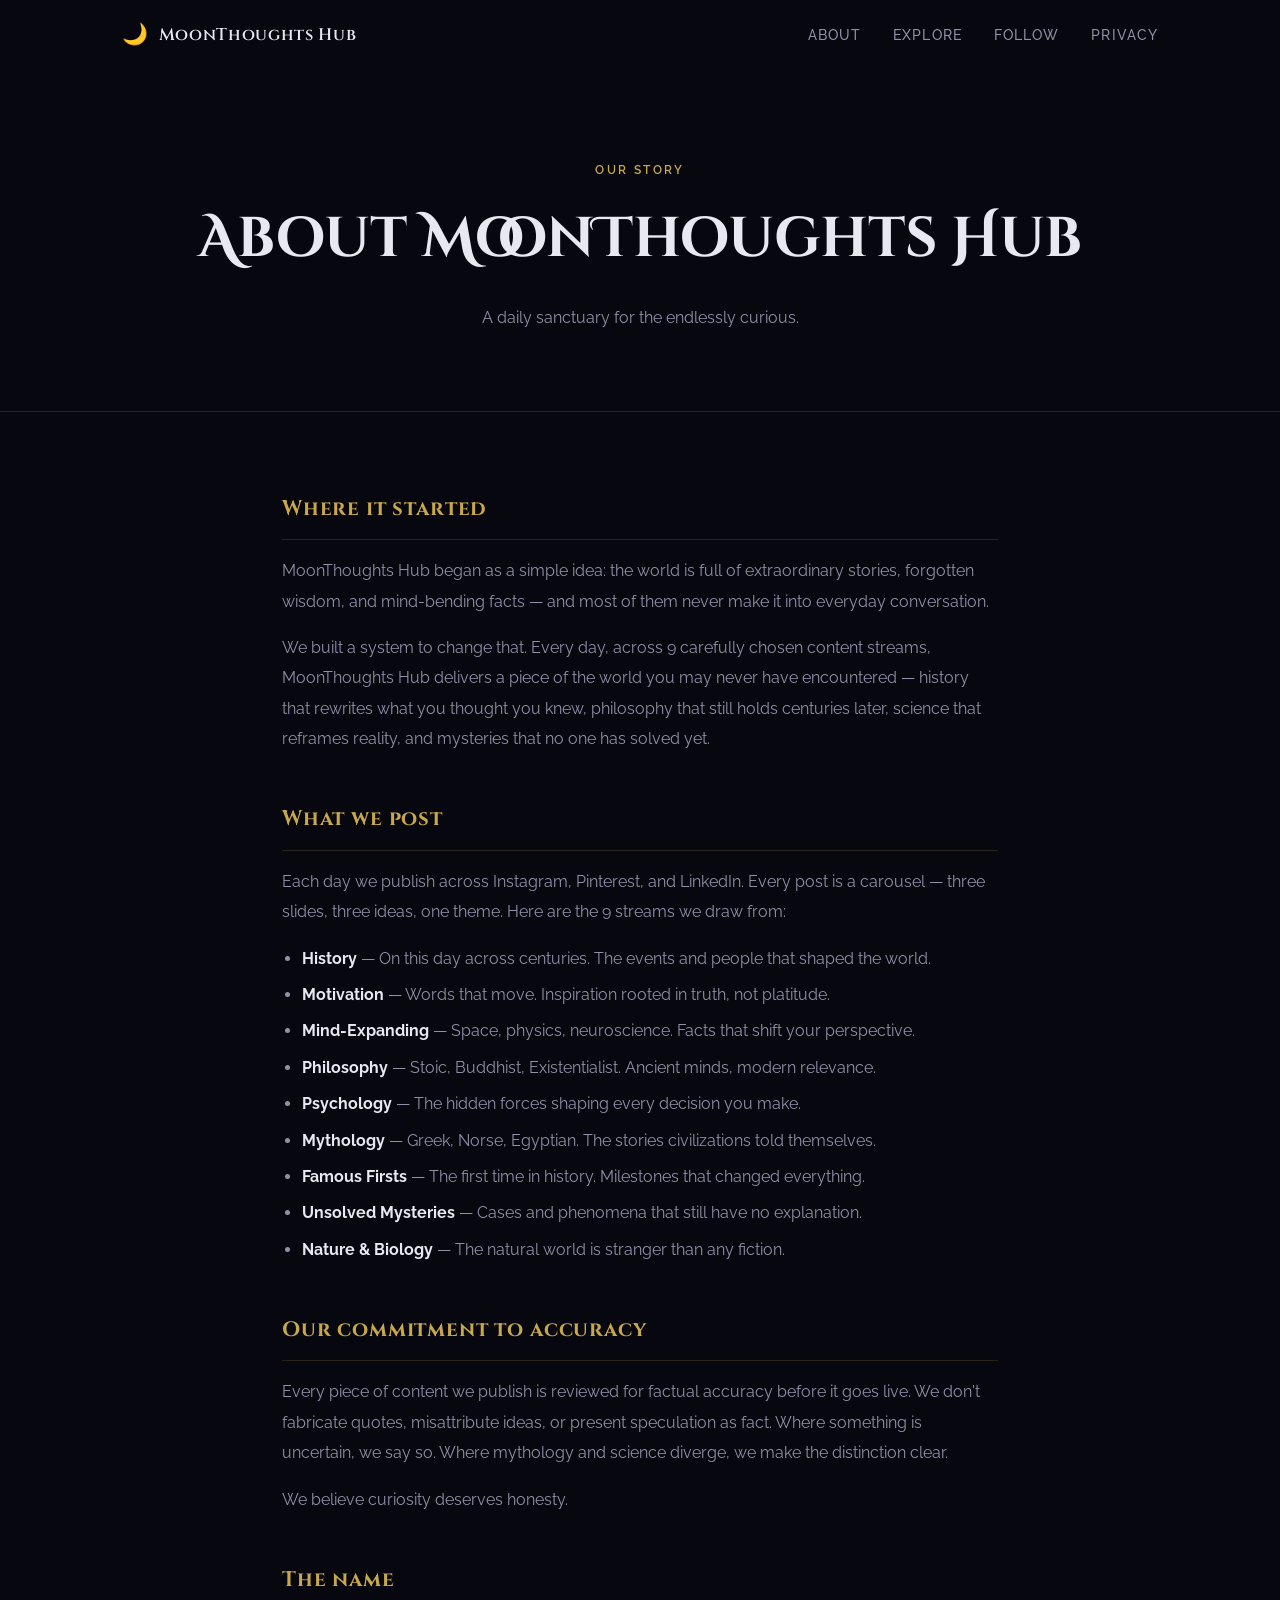
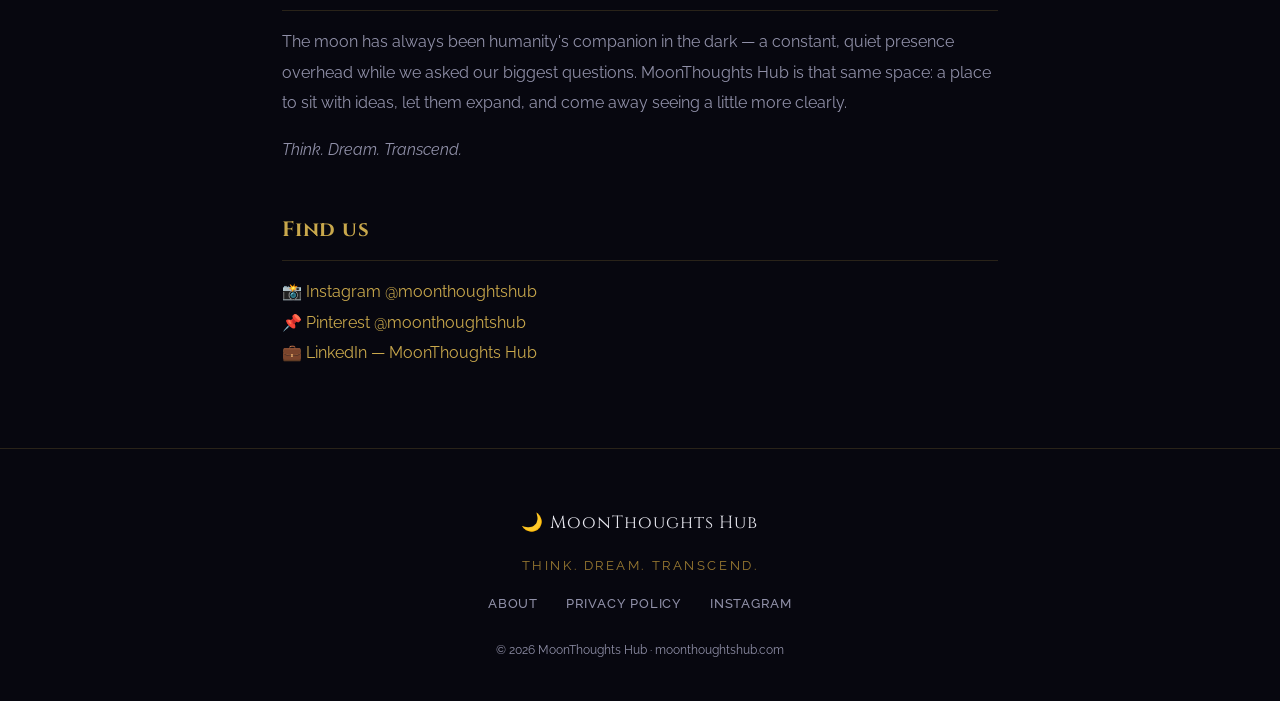
==== about.html @ aedb1404 "Add files via upload" ====
<!DOCTYPE html>
<html lang="en">
<head>
  <meta charset="UTF-8">
  <meta name="viewport" content="width=device-width, initial-scale=1.0">
  <title>About — MoonThoughts Hub</title>
  <meta name="description" content="MoonThoughts Hub is a daily sanctuary for curious minds — 9 content streams covering history, philosophy, mythology, psychology, science, and more.">
  <link rel="preconnect" href="https://fonts.googleapis.com">
  <link rel="preconnect" href="https://fonts.gstatic.com" crossorigin>
  <link href="https://fonts.googleapis.com/css2?family=Cinzel+Decorative:wght@400;700&family=Cinzel:wght@400;600&family=Raleway:wght@300;400;500;600&display=swap" rel="stylesheet">
  <link rel="stylesheet" href="styles.css">
</head>
<body>

  <div class="stars" id="stars"></div>

  <nav class="nav" id="nav">
    <div class="nav-inner">
      <a href="index.html" class="nav-logo">
        <span class="moon-icon">🌙</span>
        <span class="nav-brand">MoonThoughts Hub</span>
      </a>
      <div class="nav-links">
        <a href="about.html">About</a>
        <a href="index.html#categories">Explore</a>
        <a href="index.html#follow">Follow</a>
        <a href="privacy.html">Privacy</a>
      </div>
      <button class="nav-toggle" id="navToggle" aria-label="Toggle menu">☰</button>
    </div>
    <div class="nav-mobile" id="navMobile">
      <a href="about.html">About</a>
      <a href="index.html#categories">Explore</a>
      <a href="index.html#follow">Follow</a>
      <a href="privacy.html">Privacy</a>
    </div>
  </nav>

  <div class="page-hero">
    <p class="section-label">Our Story</p>
    <h1 class="page-hero-title">About MoonThoughts Hub</h1>
    <p class="page-hero-sub">A daily sanctuary for the endlessly curious.</p>
  </div>

  <div class="page-content">

    <h2>Where it started</h2>
    <p>MoonThoughts Hub began as a simple idea: the world is full of extraordinary stories, forgotten wisdom, and mind-bending facts — and most of them never make it into everyday conversation.</p>
    <p>We built a system to change that. Every day, across 9 carefully chosen content streams, MoonThoughts Hub delivers a piece of the world you may never have encountered — history that rewrites what you thought you knew, philosophy that still holds centuries later, science that reframes reality, and mysteries that no one has solved yet.</p>

    <h2>What we post</h2>
    <p>Each day we publish across Instagram, Pinterest, and LinkedIn. Every post is a carousel — three slides, three ideas, one theme. Here are the 9 streams we draw from:</p>
    <ul>
      <li><strong>History</strong> — On this day across centuries. The events and people that shaped the world.</li>
      <li><strong>Motivation</strong> — Words that move. Inspiration rooted in truth, not platitude.</li>
      <li><strong>Mind-Expanding</strong> — Space, physics, neuroscience. Facts that shift your perspective.</li>
      <li><strong>Philosophy</strong> — Stoic, Buddhist, Existentialist. Ancient minds, modern relevance.</li>
      <li><strong>Psychology</strong> — The hidden forces shaping every decision you make.</li>
      <li><strong>Mythology</strong> — Greek, Norse, Egyptian. The stories civilizations told themselves.</li>
      <li><strong>Famous Firsts</strong> — The first time in history. Milestones that changed everything.</li>
      <li><strong>Unsolved Mysteries</strong> — Cases and phenomena that still have no explanation.</li>
      <li><strong>Nature & Biology</strong> — The natural world is stranger than any fiction.</li>
    </ul>

    <h2>Our commitment to accuracy</h2>
    <p>Every piece of content we publish is reviewed for factual accuracy before it goes live. We don't fabricate quotes, misattribute ideas, or present speculation as fact. Where something is uncertain, we say so. Where mythology and science diverge, we make the distinction clear.</p>
    <p>We believe curiosity deserves honesty.</p>

    <h2>The name</h2>
    <p>The moon has always been humanity's companion in the dark — a constant, quiet presence overhead while we asked our biggest questions. MoonThoughts Hub is that same space: a place to sit with ideas, let them expand, and come away seeing a little more clearly.</p>
    <p><em>Think. Dream. Transcend.</em></p>

    <h2>Find us</h2>
    <p>
      <a href="https://www.instagram.com/moonthoughtshub/" target="_blank" rel="noopener">📸 Instagram @moonthoughtshub</a><br>
      <a href="https://www.pinterest.com/moonthoughtshub/" target="_blank" rel="noopener">📌 Pinterest @moonthoughtshub</a><br>
      <a href="https://www.linkedin.com/company/moonthoughtshub/" target="_blank" rel="noopener">💼 LinkedIn — MoonThoughts Hub</a>
    </p>

  </div>

  <footer class="footer">
    <div class="container footer-inner">
      <a href="index.html" class="footer-logo">🌙 MoonThoughts Hub</a>
      <p class="footer-tagline">Think. Dream. Transcend.</p>
      <div class="footer-links">
        <a href="about.html">About</a>
        <a href="privacy.html">Privacy Policy</a>
        <a href="https://www.instagram.com/moonthoughtshub/" target="_blank" rel="noopener">Instagram</a>
      </div>
      <p class="footer-copy">© 2026 MoonThoughts Hub · <a href="https://www.moonthoughtshub.com">moonthoughtshub.com</a></p>
    </div>
  </footer>

  <script src="main.js"></script>
</body>
</html>
---- styles.css ----
/* ============================================================
   MoonThoughts Hub — styles.css
   Dark cosmic theme. Fonts: Cinzel Decorative + Raleway.
   ============================================================ */

/* ── TOKENS ──────────────────────────────────────────────── */
:root {
  --bg:        #07070f;
  --bg-card:   #0e0e24;
  --bg-card2:  #12122e;
  --gold:      #c9a84c;
  --gold-dim:  #9a7a32;
  --text:      #e8e8f0;
  --text-dim:  #9090a8;
  --border:    rgba(201,168,76,0.18);
  --glow:      rgba(201,168,76,0.08);

  --font-title: 'Cinzel Decorative', serif;
  --font-head:  'Cinzel', serif;
  --font-body:  'Raleway', sans-serif;

  --radius: 12px;
  --transition: 0.25s ease;
  --max-w: 1100px;
}

/* ── RESET ───────────────────────────────────────────────── */
*, *::before, *::after { box-sizing: border-box; margin: 0; padding: 0; }
html { scroll-behavior: smooth; }
body {
  background: var(--bg);
  color: var(--text);
  font-family: var(--font-body);
  font-size: 16px;
  line-height: 1.7;
  overflow-x: hidden;
}
a { color: var(--gold); text-decoration: none; transition: color var(--transition); }
a:hover { color: #e8c96a; }
img { display: block; max-width: 100%; }

/* ── STARS ───────────────────────────────────────────────── */
.stars {
  position: fixed;
  inset: 0;
  pointer-events: none;
  z-index: 0;
  overflow: hidden;
}
.star {
  position: absolute;
  border-radius: 50%;
  background: #fff;
  animation: twinkle var(--dur, 3s) ease-in-out infinite var(--delay, 0s);
  opacity: 0;
}
@keyframes twinkle {
  0%, 100% { opacity: 0; transform: scale(0.8); }
  50%       { opacity: var(--bright, 0.7); transform: scale(1); }
}

/* ── NAV ─────────────────────────────────────────────────── */
.nav {
  position: fixed;
  top: 0; left: 0; right: 0;
  z-index: 100;
  transition: background var(--transition), box-shadow var(--transition);
}
.nav.scrolled {
  background: rgba(7,7,15,0.92);
  backdrop-filter: blur(12px);
  box-shadow: 0 1px 0 var(--border);
}
.nav-inner {
  max-width: var(--max-w);
  margin: 0 auto;
  padding: 18px 32px;
  display: flex;
  align-items: center;
  gap: 40px;
}
.nav-logo {
  display: flex;
  align-items: center;
  gap: 10px;
  color: var(--text);
  font-family: var(--font-head);
  font-size: 1.05rem;
  font-weight: 600;
  letter-spacing: 0.04em;
}
.nav-logo:hover { color: var(--gold); }
.moon-icon { font-size: 1.3rem; }
.nav-links {
  display: flex;
  gap: 32px;
  margin-left: auto;
  font-size: 0.85rem;
  font-weight: 500;
  letter-spacing: 0.08em;
  text-transform: uppercase;
}
.nav-links a { color: var(--text-dim); }
.nav-links a:hover { color: var(--gold); }
.nav-toggle {
  display: none;
  background: none;
  border: none;
  color: var(--text);
  font-size: 1.4rem;
  cursor: pointer;
  margin-left: auto;
}
.nav-mobile {
  display: none;
  flex-direction: column;
  padding: 12px 32px 20px;
  gap: 16px;
  background: rgba(7,7,15,0.96);
  border-top: 1px solid var(--border);
}
.nav-mobile a {
  color: var(--text-dim);
  font-size: 0.9rem;
  letter-spacing: 0.06em;
  text-transform: uppercase;
  font-weight: 500;
}
.nav-mobile a:hover { color: var(--gold); }
.nav-mobile.open { display: flex; }

/* ── CONTAINER ───────────────────────────────────────────── */
.container {
  max-width: var(--max-w);
  margin: 0 auto;
  padding: 0 32px;
  position: relative;
  z-index: 1;
}

/* ── BUTTONS ─────────────────────────────────────────────── */
.btn {
  display: inline-flex;
  align-items: center;
  gap: 8px;
  padding: 14px 32px;
  border-radius: 6px;
  font-family: var(--font-body);
  font-size: 0.9rem;
  font-weight: 600;
  letter-spacing: 0.06em;
  text-transform: uppercase;
  cursor: pointer;
  transition: all var(--transition);
  border: 2px solid transparent;
}
.btn-primary {
  background: var(--gold);
  color: #07070f;
  border-color: var(--gold);
}
.btn-primary:hover {
  background: #e8c96a;
  border-color: #e8c96a;
  color: #07070f;
  transform: translateY(-2px);
  box-shadow: 0 8px 32px rgba(201,168,76,0.3);
}
.btn-ghost {
  background: transparent;
  color: var(--text);
  border-color: var(--border);
}
.btn-ghost:hover {
  border-color: var(--gold);
  color: var(--gold);
  transform: translateY(-2px);
}

/* ── SECTION LABELS ──────────────────────────────────────── */
.section-label {
  font-family: var(--font-body);
  font-size: 0.75rem;
  font-weight: 600;
  letter-spacing: 0.2em;
  text-transform: uppercase;
  color: var(--gold);
  margin-bottom: 12px;
}
.section-title {
  font-family: var(--font-head);
  font-size: clamp(1.6rem, 3vw, 2.4rem);
  font-weight: 600;
  color: var(--text);
  margin-bottom: 24px;
  letter-spacing: 0.02em;
}

/* ── HERO ────────────────────────────────────────────────── */
.hero {
  min-height: 100vh;
  display: flex;
  flex-direction: column;
  align-items: center;
  justify-content: center;
  text-align: center;
  padding: 120px 32px 80px;
  position: relative;
  z-index: 1;
}
.hero::before {
  content: '';
  position: absolute;
  inset: 0;
  background: radial-gradient(ellipse 80% 60% at 50% 40%,
    rgba(14,14,50,0.6) 0%, transparent 70%);
  pointer-events: none;
}
.hero-content { position: relative; z-index: 1; max-width: 780px; }
.hero-eyebrow {
  font-size: 0.8rem;
  font-weight: 600;
  letter-spacing: 0.25em;
  text-transform: uppercase;
  color: var(--gold-dim);
  margin-bottom: 20px;
}
.hero-title {
  font-family: var(--font-title);
  font-size: clamp(2.8rem, 8vw, 6rem);
  line-height: 1.1;
  color: var(--text);
  margin-bottom: 4px;
  text-shadow: 0 0 60px rgba(201,168,76,0.2);
}
.hero-hub {
  color: var(--gold);
  display: block;
  font-size: clamp(1.4rem, 4vw, 2.8rem);
  letter-spacing: 0.35em;
  text-transform: uppercase;
  margin-top: -8px;
}
.hero-tagline {
  font-family: var(--font-head);
  font-size: clamp(1rem, 2.5vw, 1.5rem);
  letter-spacing: 0.2em;
  color: var(--gold);
  margin: 28px 0 20px;
  text-transform: uppercase;
}
.hero-sub {
  font-size: 1rem;
  color: var(--text-dim);
  line-height: 1.8;
  margin-bottom: 44px;
  max-width: 580px;
  margin-left: auto;
  margin-right: auto;
}
.br-desktop { display: none; }
@media (min-width: 640px) { .br-desktop { display: block; } }
.hero-cta {
  display: flex;
  gap: 16px;
  justify-content: center;
  flex-wrap: wrap;
}
.hero-scroll-hint {
  position: absolute;
  bottom: 32px;
  left: 50%;
  transform: translateX(-50%);
  color: var(--text-dim);
  font-size: 1.4rem;
  animation: float 2s ease-in-out infinite;
  z-index: 1;
}
@keyframes float {
  0%, 100% { transform: translateX(-50%) translateY(0); }
  50%       { transform: translateX(-50%) translateY(8px); }
}

/* ── DIVIDER ─────────────────────────────────────────────── */
.divider {
  width: 60px;
  height: 2px;
  background: linear-gradient(90deg, transparent, var(--gold), transparent);
  margin: 0 auto 40px;
}

/* ── MISSION ─────────────────────────────────────────────── */
.mission {
  padding: 100px 0;
  text-align: center;
  position: relative;
  z-index: 1;
  border-top: 1px solid var(--border);
}
.mission::before {
  content: '';
  position: absolute;
  inset: 0;
  background: radial-gradient(ellipse 50% 80% at 50% 50%, var(--glow), transparent);
  pointer-events: none;
}
.mission-headline {
  font-family: var(--font-head);
  font-size: clamp(1.5rem, 3.5vw, 2.2rem);
  color: var(--gold);
  margin-bottom: 32px;
  letter-spacing: 0.04em;
}
.mission-body {
  font-size: 1.05rem;
  color: var(--text-dim);
  max-width: 680px;
  margin: 0 auto 16px;
  line-height: 1.9;
}

/* ── CATEGORIES ──────────────────────────────────────────── */
.categories {
  padding: 100px 0;
  position: relative;
  z-index: 1;
  border-top: 1px solid var(--border);
}
.categories .section-title { text-align: center; }
.categories .section-label { text-align: center; }
.grid {
  display: grid;
  grid-template-columns: repeat(auto-fill, minmax(300px, 1fr));
  gap: 20px;
  margin-top: 16px;
}
.card {
  background: var(--bg-card);
  border: 1px solid var(--border);
  border-radius: var(--radius);
  padding: 32px 28px;
  transition: all var(--transition);
  position: relative;
  overflow: hidden;
}
.card::before {
  content: '';
  position: absolute;
  top: 0; left: 0; right: 0;
  height: 2px;
  background: linear-gradient(90deg, transparent, var(--gold), transparent);
  opacity: 0;
  transition: opacity var(--transition);
}
.card:hover {
  background: var(--bg-card2);
  border-color: var(--gold-dim);
  transform: translateY(-4px);
  box-shadow: 0 16px 48px rgba(0,0,0,0.4), 0 0 40px var(--glow);
}
.card:hover::before { opacity: 1; }
.card-icon {
  font-size: 2rem;
  margin-bottom: 16px;
  display: block;
}
.card-title {
  font-family: var(--font-head);
  font-size: 1rem;
  font-weight: 600;
  letter-spacing: 0.06em;
  color: var(--gold);
  margin-bottom: 10px;
  text-transform: uppercase;
}
.card-desc {
  font-size: 0.9rem;
  color: var(--text-dim);
  line-height: 1.7;
}

/* ── FOLLOW ──────────────────────────────────────────────── */
.follow {
  padding: 100px 0;
  text-align: center;
  position: relative;
  z-index: 1;
  border-top: 1px solid var(--border);
}
.follow::before {
  content: '';
  position: absolute;
  inset: 0;
  background: radial-gradient(ellipse 60% 70% at 50% 50%, var(--glow), transparent);
  pointer-events: none;
}
.follow-sub {
  color: var(--text-dim);
  font-size: 1rem;
  margin-bottom: 48px;
  margin-top: -12px;
}
.follow-links {
  display: flex;
  gap: 20px;
  justify-content: center;
  flex-wrap: wrap;
}
.follow-btn {
  display: flex;
  align-items: center;
  gap: 16px;
  background: var(--bg-card);
  border: 1px solid var(--border);
  border-radius: var(--radius);
  padding: 20px 32px;
  color: var(--text);
  transition: all var(--transition);
  min-width: 220px;
}
.follow-btn:hover {
  border-color: var(--gold);
  background: var(--bg-card2);
  transform: translateY(-3px);
  box-shadow: 0 12px 40px rgba(0,0,0,0.3), 0 0 30px var(--glow);
  color: var(--text);
}
.follow-icon { font-size: 1.8rem; }
.follow-text {
  display: flex;
  flex-direction: column;
  text-align: left;
  gap: 2px;
}
.follow-text strong {
  font-family: var(--font-head);
  font-size: 0.95rem;
  letter-spacing: 0.04em;
  color: var(--gold);
}
.follow-text small {
  font-size: 0.78rem;
  color: var(--text-dim);
}

/* ── FOOTER ──────────────────────────────────────────────── */
.footer {
  border-top: 1px solid var(--border);
  padding: 60px 0 40px;
  text-align: center;
  position: relative;
  z-index: 1;
}
.footer-inner {
  display: flex;
  flex-direction: column;
  align-items: center;
  gap: 16px;
}
.footer-logo {
  font-family: var(--font-head);
  font-size: 1.1rem;
  color: var(--text);
  letter-spacing: 0.06em;
}
.footer-logo:hover { color: var(--gold); }
.footer-tagline {
  font-size: 0.8rem;
  letter-spacing: 0.2em;
  text-transform: uppercase;
  color: var(--gold-dim);
}
.footer-links {
  display: flex;
  gap: 28px;
  font-size: 0.82rem;
  letter-spacing: 0.06em;
  text-transform: uppercase;
  font-weight: 500;
}
.footer-links a { color: var(--text-dim); }
.footer-links a:hover { color: var(--gold); }
.footer-copy {
  font-size: 0.78rem;
  color: var(--text-dim);
  margin-top: 8px;
}
.footer-copy a { color: var(--text-dim); }
.footer-copy a:hover { color: var(--gold); }

/* ── INNER PAGE HERO ─────────────────────────────────────── */
.page-hero {
  padding: 160px 32px 80px;
  text-align: center;
  position: relative;
  z-index: 1;
  border-bottom: 1px solid var(--border);
}
.page-hero-title {
  font-family: var(--font-title);
  font-size: clamp(2rem, 5vw, 3.5rem);
  color: var(--text);
  margin-bottom: 16px;
}
.page-hero-sub {
  color: var(--text-dim);
  font-size: 1rem;
  max-width: 500px;
  margin: 0 auto;
}

/* ── CONTENT PAGES ───────────────────────────────────────── */
.page-content {
  max-width: 780px;
  margin: 80px auto;
  padding: 0 32px;
  position: relative;
  z-index: 1;
}
.page-content h2 {
  font-family: var(--font-head);
  font-size: 1.3rem;
  color: var(--gold);
  margin: 48px 0 16px;
  letter-spacing: 0.04em;
  border-bottom: 1px solid var(--border);
  padding-bottom: 12px;
}
.page-content h2:first-child { margin-top: 0; }
.page-content p {
  color: var(--text-dim);
  line-height: 1.9;
  margin-bottom: 16px;
}
.page-content ul {
  color: var(--text-dim);
  padding-left: 20px;
  margin-bottom: 16px;
  line-height: 1.9;
}
.page-content li { margin-bottom: 6px; }
.page-content a { color: var(--gold); }
.page-content a:hover { color: #e8c96a; }
.page-content strong { color: var(--text); }

/* ── RESPONSIVE ──────────────────────────────────────────── */
@media (max-width: 768px) {
  .nav-links { display: none; }
  .nav-toggle { display: block; }
  .nav-inner { padding: 16px 20px; }
  .container { padding: 0 20px; }
  .hero { padding: 100px 20px 60px; }
  .hero-cta { flex-direction: column; align-items: center; }
  .mission, .categories, .follow { padding: 70px 0; }
  .grid { grid-template-columns: 1fr; }
  .follow-links { flex-direction: column; align-items: center; }
  .follow-btn { width: 100%; max-width: 320px; }
  .footer-links { gap: 20px; flex-wrap: wrap; justify-content: center; }
  .page-hero { padding: 120px 20px 60px; }
  .page-content { margin: 60px auto; }
}
@media (min-width: 640px) and (max-width: 1024px) {
  .grid { grid-template-columns: repeat(2, 1fr); }
}
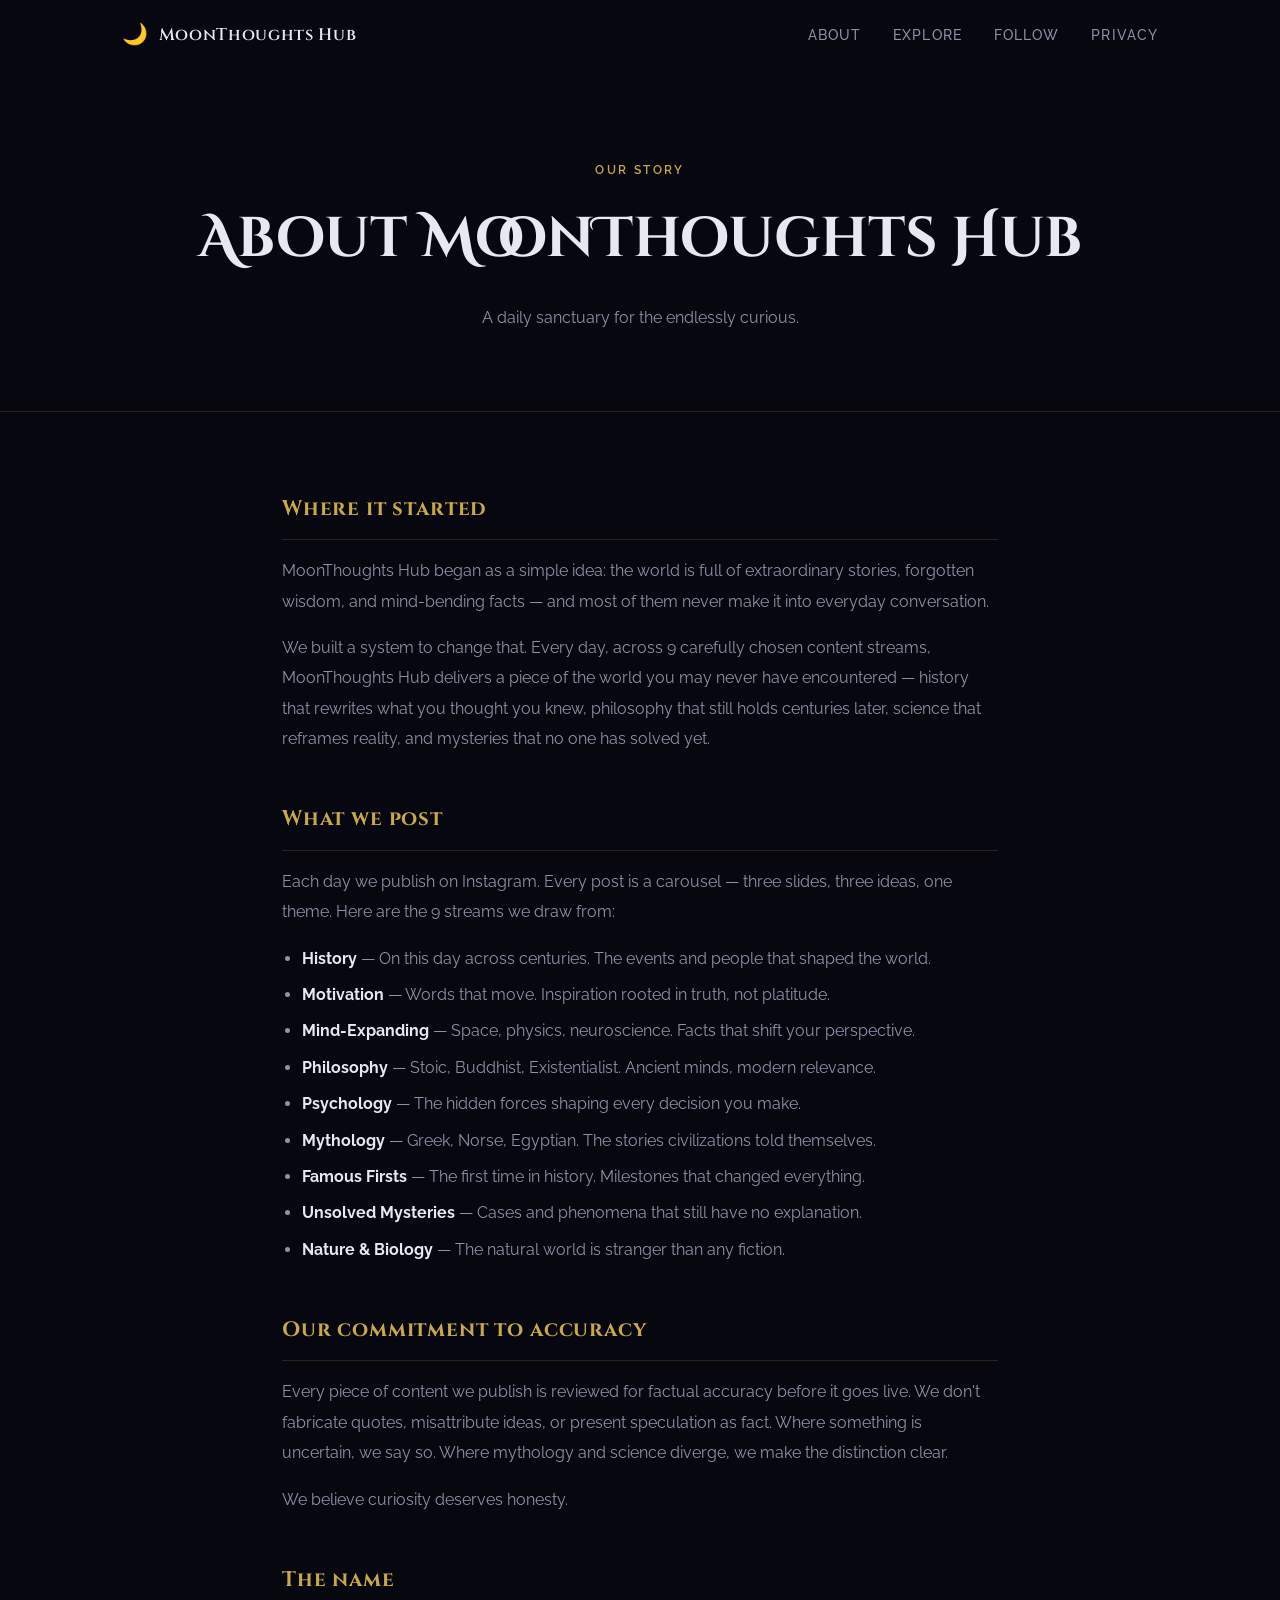
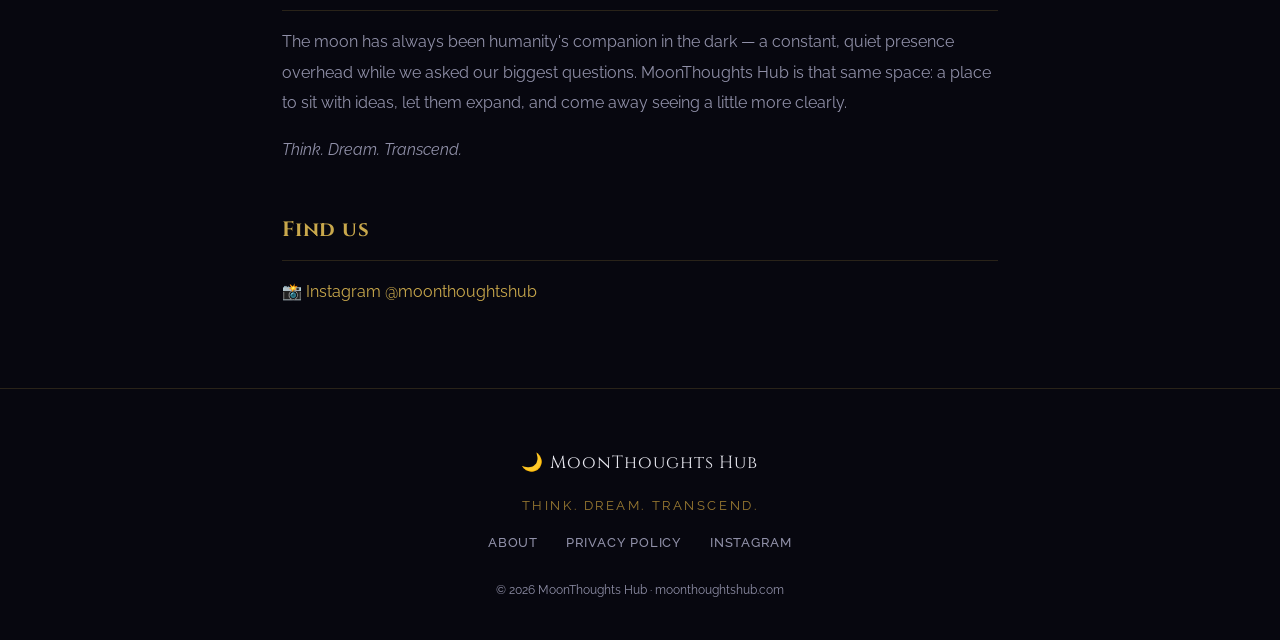
==== commit d640df04: "Add files via upload" ====
--- a/about.html
+++ b/about.html
@@ -49,7 +49,7 @@
     <p>We built a system to change that. Every day, across 9 carefully chosen content streams, MoonThoughts Hub delivers a piece of the world you may never have encountered — history that rewrites what you thought you knew, philosophy that still holds centuries later, science that reframes reality, and mysteries that no one has solved yet.</p>
 
     <h2>What we post</h2>
-    <p>Each day we publish across Instagram, Pinterest, and LinkedIn. Every post is a carousel — three slides, three ideas, one theme. Here are the 9 streams we draw from:</p>
+    <p>Each day we publish on Instagram. Every post is a carousel — three slides, three ideas, one theme. Here are the 9 streams we draw from:</p>
     <ul>
       <li><strong>History</strong> — On this day across centuries. The events and people that shaped the world.</li>
       <li><strong>Motivation</strong> — Words that move. Inspiration rooted in truth, not platitude.</li>
@@ -72,9 +72,7 @@
 
     <h2>Find us</h2>
     <p>
-      <a href="https://www.instagram.com/moonthoughtshub/" target="_blank" rel="noopener">📸 Instagram @moonthoughtshub</a><br>
-      <a href="https://www.pinterest.com/moonthoughtshub/" target="_blank" rel="noopener">📌 Pinterest @moonthoughtshub</a><br>
-      <a href="https://www.linkedin.com/company/moonthoughtshub/" target="_blank" rel="noopener">💼 LinkedIn — MoonThoughts Hub</a>
+      <a href="https://www.instagram.com/moonthoughtshub/" target="_blank" rel="noopener">📸 Instagram @moonthoughtshub</a>
     </p>
 
   </div>
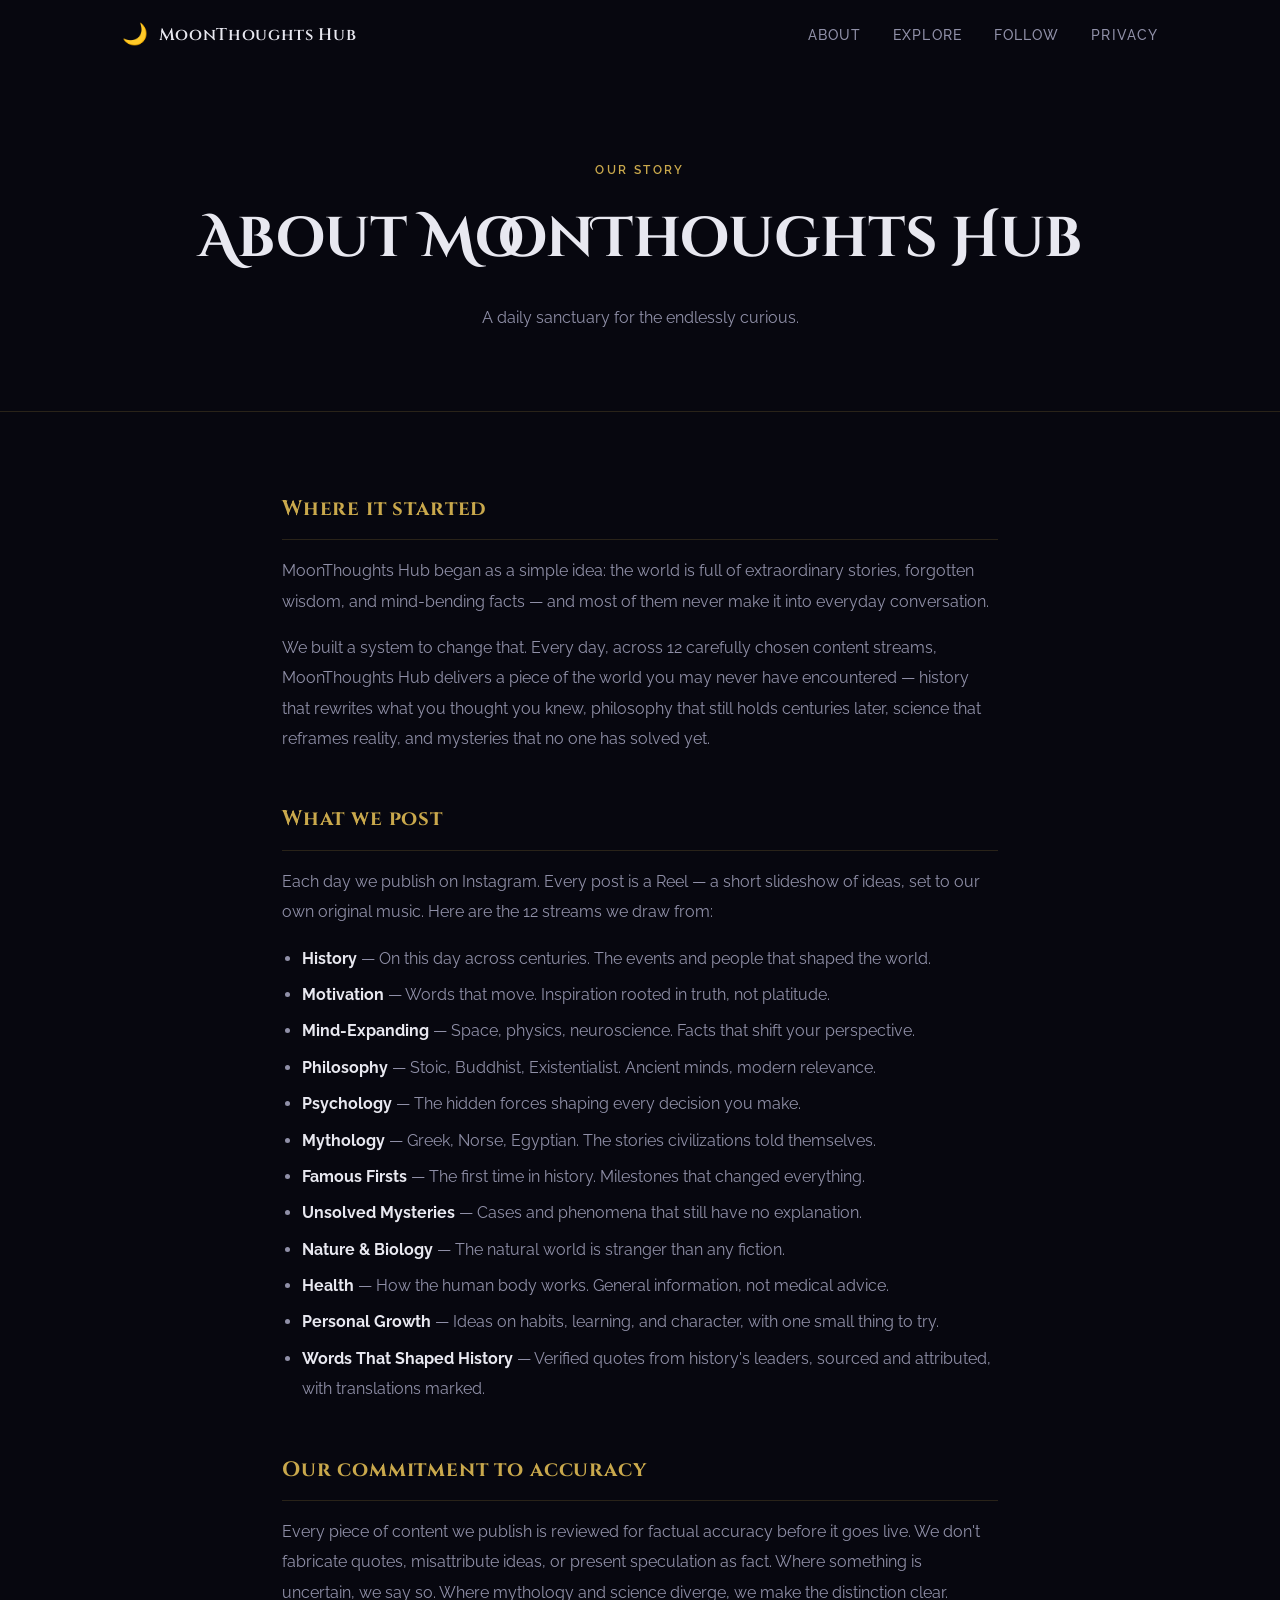
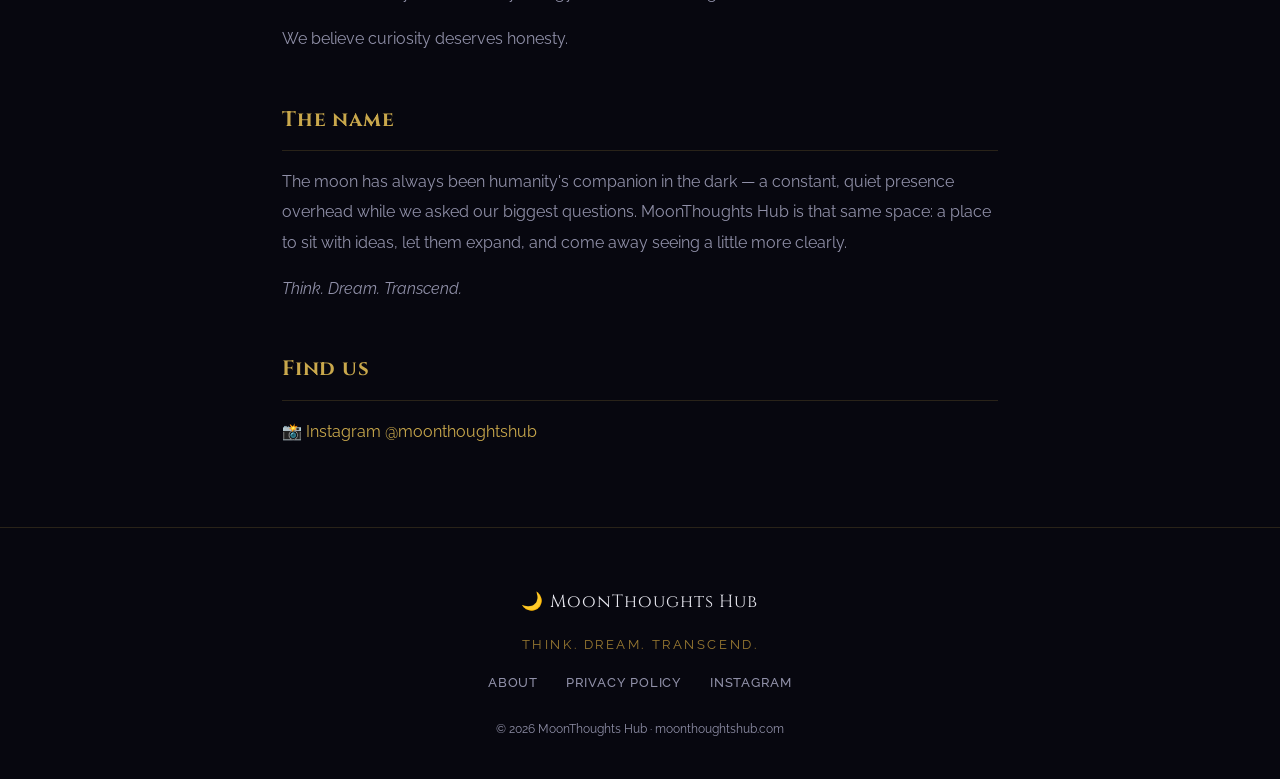
==== commit 95f61300: "Add files via upload" ====
--- a/about.html
+++ b/about.html
@@ -1,95 +1,98 @@
-<!DOCTYPE html>
-<html lang="en">
-<head>
-  <meta charset="UTF-8">
-  <meta name="viewport" content="width=device-width, initial-scale=1.0">
-  <title>About — MoonThoughts Hub</title>
-  <meta name="description" content="MoonThoughts Hub is a daily sanctuary for curious minds — 9 content streams covering history, philosophy, mythology, psychology, science, and more.">
-  <link rel="preconnect" href="https://fonts.googleapis.com">
-  <link rel="preconnect" href="https://fonts.gstatic.com" crossorigin>
-  <link href="https://fonts.googleapis.com/css2?family=Cinzel+Decorative:wght@400;700&family=Cinzel:wght@400;600&family=Raleway:wght@300;400;500;600&display=swap" rel="stylesheet">
-  <link rel="stylesheet" href="styles.css">
-</head>
-<body>
-
-  <div class="stars" id="stars"></div>
-
-  <nav class="nav" id="nav">
-    <div class="nav-inner">
-      <a href="index.html" class="nav-logo">
-        <span class="moon-icon">🌙</span>
-        <span class="nav-brand">MoonThoughts Hub</span>
-      </a>
-      <div class="nav-links">
-        <a href="about.html">About</a>
-        <a href="index.html#categories">Explore</a>
-        <a href="index.html#follow">Follow</a>
-        <a href="privacy.html">Privacy</a>
-      </div>
-      <button class="nav-toggle" id="navToggle" aria-label="Toggle menu">☰</button>
-    </div>
-    <div class="nav-mobile" id="navMobile">
-      <a href="about.html">About</a>
-      <a href="index.html#categories">Explore</a>
-      <a href="index.html#follow">Follow</a>
-      <a href="privacy.html">Privacy</a>
-    </div>
-  </nav>
-
-  <div class="page-hero">
-    <p class="section-label">Our Story</p>
-    <h1 class="page-hero-title">About MoonThoughts Hub</h1>
-    <p class="page-hero-sub">A daily sanctuary for the endlessly curious.</p>
-  </div>
-
-  <div class="page-content">
-
-    <h2>Where it started</h2>
-    <p>MoonThoughts Hub began as a simple idea: the world is full of extraordinary stories, forgotten wisdom, and mind-bending facts — and most of them never make it into everyday conversation.</p>
-    <p>We built a system to change that. Every day, across 9 carefully chosen content streams, MoonThoughts Hub delivers a piece of the world you may never have encountered — history that rewrites what you thought you knew, philosophy that still holds centuries later, science that reframes reality, and mysteries that no one has solved yet.</p>
-
-    <h2>What we post</h2>
-    <p>Each day we publish on Instagram. Every post is a carousel — three slides, three ideas, one theme. Here are the 9 streams we draw from:</p>
-    <ul>
-      <li><strong>History</strong> — On this day across centuries. The events and people that shaped the world.</li>
-      <li><strong>Motivation</strong> — Words that move. Inspiration rooted in truth, not platitude.</li>
-      <li><strong>Mind-Expanding</strong> — Space, physics, neuroscience. Facts that shift your perspective.</li>
-      <li><strong>Philosophy</strong> — Stoic, Buddhist, Existentialist. Ancient minds, modern relevance.</li>
-      <li><strong>Psychology</strong> — The hidden forces shaping every decision you make.</li>
-      <li><strong>Mythology</strong> — Greek, Norse, Egyptian. The stories civilizations told themselves.</li>
-      <li><strong>Famous Firsts</strong> — The first time in history. Milestones that changed everything.</li>
-      <li><strong>Unsolved Mysteries</strong> — Cases and phenomena that still have no explanation.</li>
-      <li><strong>Nature & Biology</strong> — The natural world is stranger than any fiction.</li>
-    </ul>
-
-    <h2>Our commitment to accuracy</h2>
-    <p>Every piece of content we publish is reviewed for factual accuracy before it goes live. We don't fabricate quotes, misattribute ideas, or present speculation as fact. Where something is uncertain, we say so. Where mythology and science diverge, we make the distinction clear.</p>
-    <p>We believe curiosity deserves honesty.</p>
-
-    <h2>The name</h2>
-    <p>The moon has always been humanity's companion in the dark — a constant, quiet presence overhead while we asked our biggest questions. MoonThoughts Hub is that same space: a place to sit with ideas, let them expand, and come away seeing a little more clearly.</p>
-    <p><em>Think. Dream. Transcend.</em></p>
-
-    <h2>Find us</h2>
-    <p>
-      <a href="https://www.instagram.com/moonthoughtshub/" target="_blank" rel="noopener">📸 Instagram @moonthoughtshub</a>
-    </p>
-
-  </div>
-
-  <footer class="footer">
-    <div class="container footer-inner">
-      <a href="index.html" class="footer-logo">🌙 MoonThoughts Hub</a>
-      <p class="footer-tagline">Think. Dream. Transcend.</p>
-      <div class="footer-links">
-        <a href="about.html">About</a>
-        <a href="privacy.html">Privacy Policy</a>
-        <a href="https://www.instagram.com/moonthoughtshub/" target="_blank" rel="noopener">Instagram</a>
-      </div>
-      <p class="footer-copy">© 2026 MoonThoughts Hub · <a href="https://www.moonthoughtshub.com">moonthoughtshub.com</a></p>
-    </div>
-  </footer>
-
-  <script src="main.js"></script>
-</body>
-</html>
+<!DOCTYPE html>
+<html lang="en">
+<head>
+  <meta charset="UTF-8">
+  <meta name="viewport" content="width=device-width, initial-scale=1.0">
+  <title>About — MoonThoughts Hub</title>
+  <meta name="description" content="MoonThoughts Hub is a daily sanctuary for curious minds — 12 content streams covering history, philosophy, mythology, psychology, science, health, personal growth, and more.">
+  <link rel="preconnect" href="https://fonts.googleapis.com">
+  <link rel="preconnect" href="https://fonts.gstatic.com" crossorigin>
+  <link href="https://fonts.googleapis.com/css2?family=Cinzel+Decorative:wght@400;700&family=Cinzel:wght@400;600&family=Raleway:wght@300;400;500;600&display=swap" rel="stylesheet">
+  <link rel="stylesheet" href="styles.css">
+</head>
+<body>
+
+  <div class="stars" id="stars"></div>
+
+  <nav class="nav" id="nav">
+    <div class="nav-inner">
+      <a href="index.html" class="nav-logo">
+        <span class="moon-icon">🌙</span>
+        <span class="nav-brand">MoonThoughts Hub</span>
+      </a>
+      <div class="nav-links">
+        <a href="about.html">About</a>
+        <a href="index.html#categories">Explore</a>
+        <a href="index.html#follow">Follow</a>
+        <a href="privacy.html">Privacy</a>
+      </div>
+      <button class="nav-toggle" id="navToggle" aria-label="Toggle menu">☰</button>
+    </div>
+    <div class="nav-mobile" id="navMobile">
+      <a href="about.html">About</a>
+      <a href="index.html#categories">Explore</a>
+      <a href="index.html#follow">Follow</a>
+      <a href="privacy.html">Privacy</a>
+    </div>
+  </nav>
+
+  <div class="page-hero">
+    <p class="section-label">Our Story</p>
+    <h1 class="page-hero-title">About MoonThoughts Hub</h1>
+    <p class="page-hero-sub">A daily sanctuary for the endlessly curious.</p>
+  </div>
+
+  <div class="page-content">
+
+    <h2>Where it started</h2>
+    <p>MoonThoughts Hub began as a simple idea: the world is full of extraordinary stories, forgotten wisdom, and mind-bending facts — and most of them never make it into everyday conversation.</p>
+    <p>We built a system to change that. Every day, across 12 carefully chosen content streams, MoonThoughts Hub delivers a piece of the world you may never have encountered — history that rewrites what you thought you knew, philosophy that still holds centuries later, science that reframes reality, and mysteries that no one has solved yet.</p>
+
+    <h2>What we post</h2>
+    <p>Each day we publish on Instagram. Every post is a Reel — a short slideshow of ideas, set to our own original music. Here are the 12 streams we draw from:</p>
+    <ul>
+      <li><strong>History</strong> — On this day across centuries. The events and people that shaped the world.</li>
+      <li><strong>Motivation</strong> — Words that move. Inspiration rooted in truth, not platitude.</li>
+      <li><strong>Mind-Expanding</strong> — Space, physics, neuroscience. Facts that shift your perspective.</li>
+      <li><strong>Philosophy</strong> — Stoic, Buddhist, Existentialist. Ancient minds, modern relevance.</li>
+      <li><strong>Psychology</strong> — The hidden forces shaping every decision you make.</li>
+      <li><strong>Mythology</strong> — Greek, Norse, Egyptian. The stories civilizations told themselves.</li>
+      <li><strong>Famous Firsts</strong> — The first time in history. Milestones that changed everything.</li>
+      <li><strong>Unsolved Mysteries</strong> — Cases and phenomena that still have no explanation.</li>
+      <li><strong>Nature & Biology</strong> — The natural world is stranger than any fiction.</li>
+      <li><strong>Health</strong> — How the human body works. General information, not medical advice.</li>
+      <li><strong>Personal Growth</strong> — Ideas on habits, learning, and character, with one small thing to try.</li>
+      <li><strong>Words That Shaped History</strong> — Verified quotes from history's leaders, sourced and attributed, with translations marked.</li>
+    </ul>
+
+    <h2>Our commitment to accuracy</h2>
+    <p>Every piece of content we publish is reviewed for factual accuracy before it goes live. We don't fabricate quotes, misattribute ideas, or present speculation as fact. Where something is uncertain, we say so. Where mythology and science diverge, we make the distinction clear.</p>
+    <p>We believe curiosity deserves honesty.</p>
+
+    <h2>The name</h2>
+    <p>The moon has always been humanity's companion in the dark — a constant, quiet presence overhead while we asked our biggest questions. MoonThoughts Hub is that same space: a place to sit with ideas, let them expand, and come away seeing a little more clearly.</p>
+    <p><em>Think. Dream. Transcend.</em></p>
+
+    <h2>Find us</h2>
+    <p>
+      <a href="https://www.instagram.com/moonthoughtshub/" target="_blank" rel="noopener">📸 Instagram @moonthoughtshub</a>
+    </p>
+
+  </div>
+
+  <footer class="footer">
+    <div class="container footer-inner">
+      <a href="index.html" class="footer-logo">🌙 MoonThoughts Hub</a>
+      <p class="footer-tagline">Think. Dream. Transcend.</p>
+      <div class="footer-links">
+        <a href="about.html">About</a>
+        <a href="privacy.html">Privacy Policy</a>
+        <a href="https://www.instagram.com/moonthoughtshub/" target="_blank" rel="noopener">Instagram</a>
+      </div>
+      <p class="footer-copy">© 2026 MoonThoughts Hub · <a href="https://www.moonthoughtshub.com">moonthoughtshub.com</a></p>
+    </div>
+  </footer>
+
+  <script src="main.js"></script>
+</body>
+</html>
